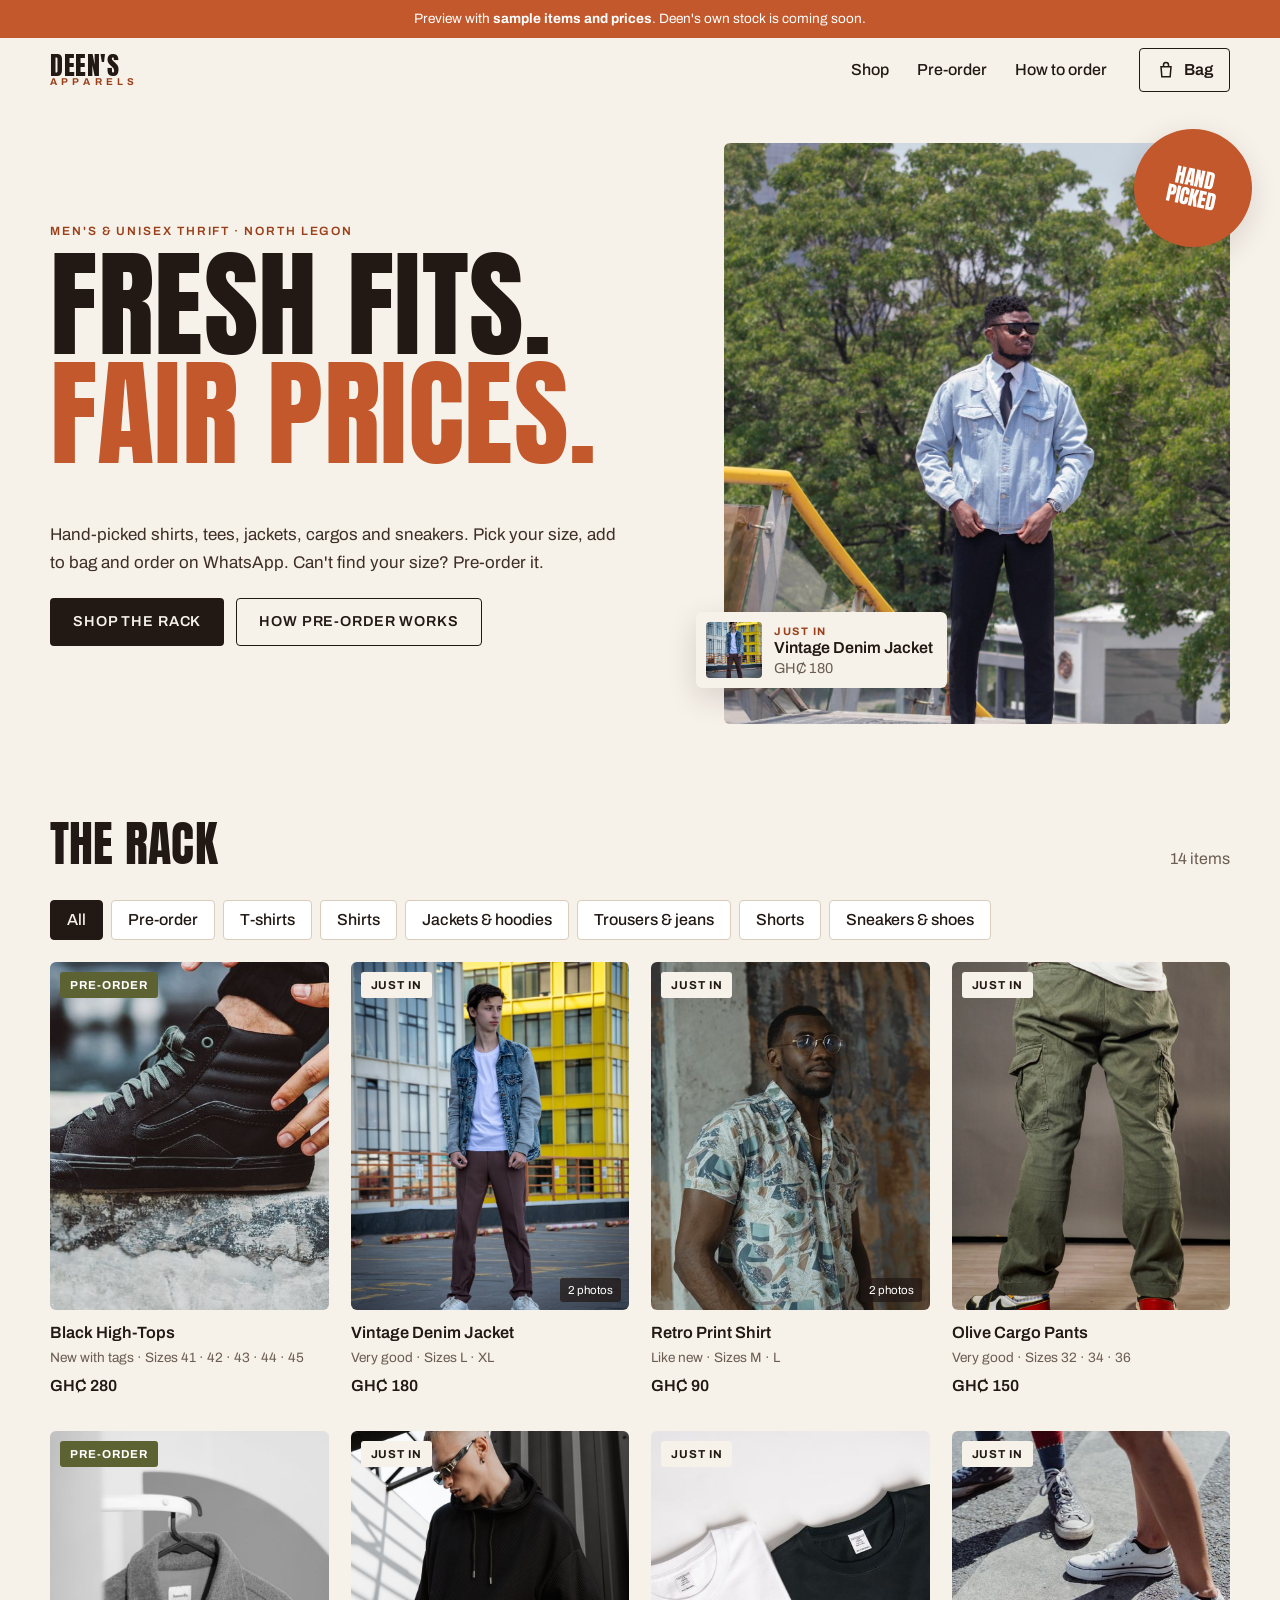
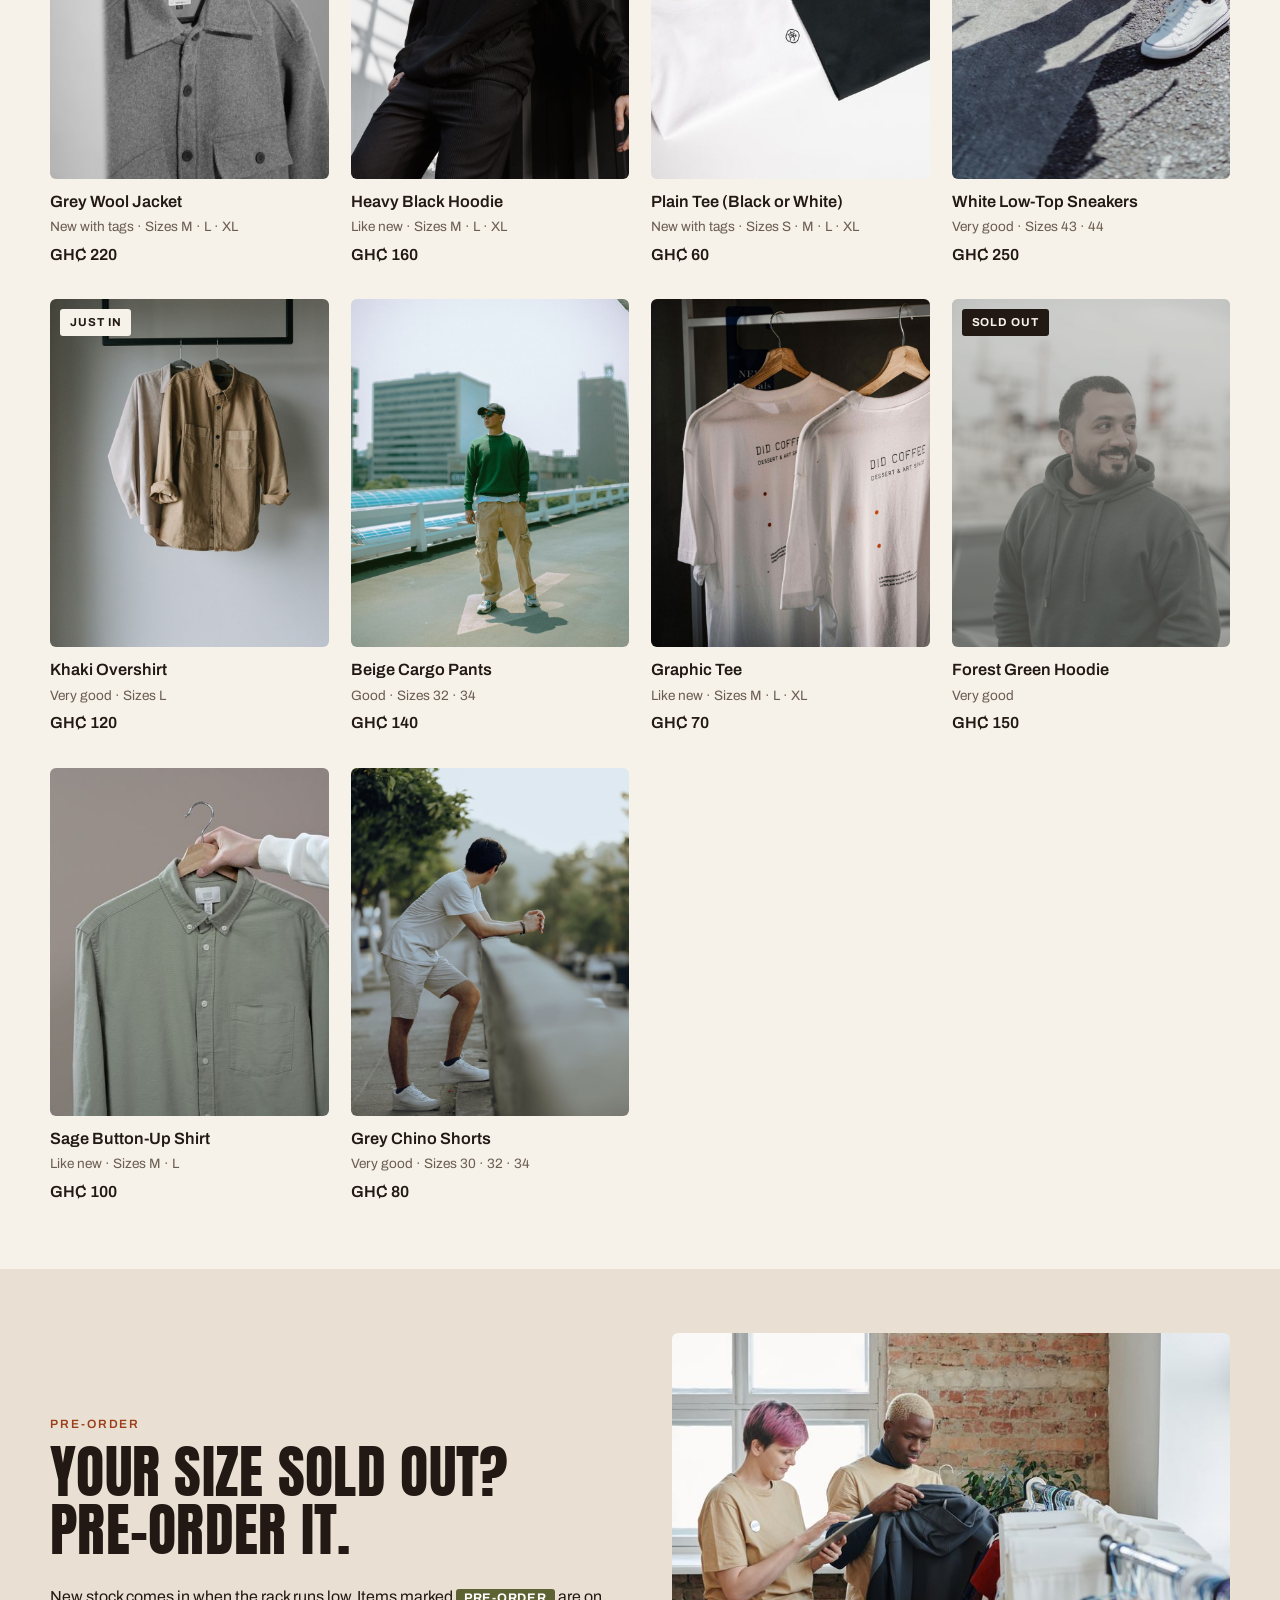
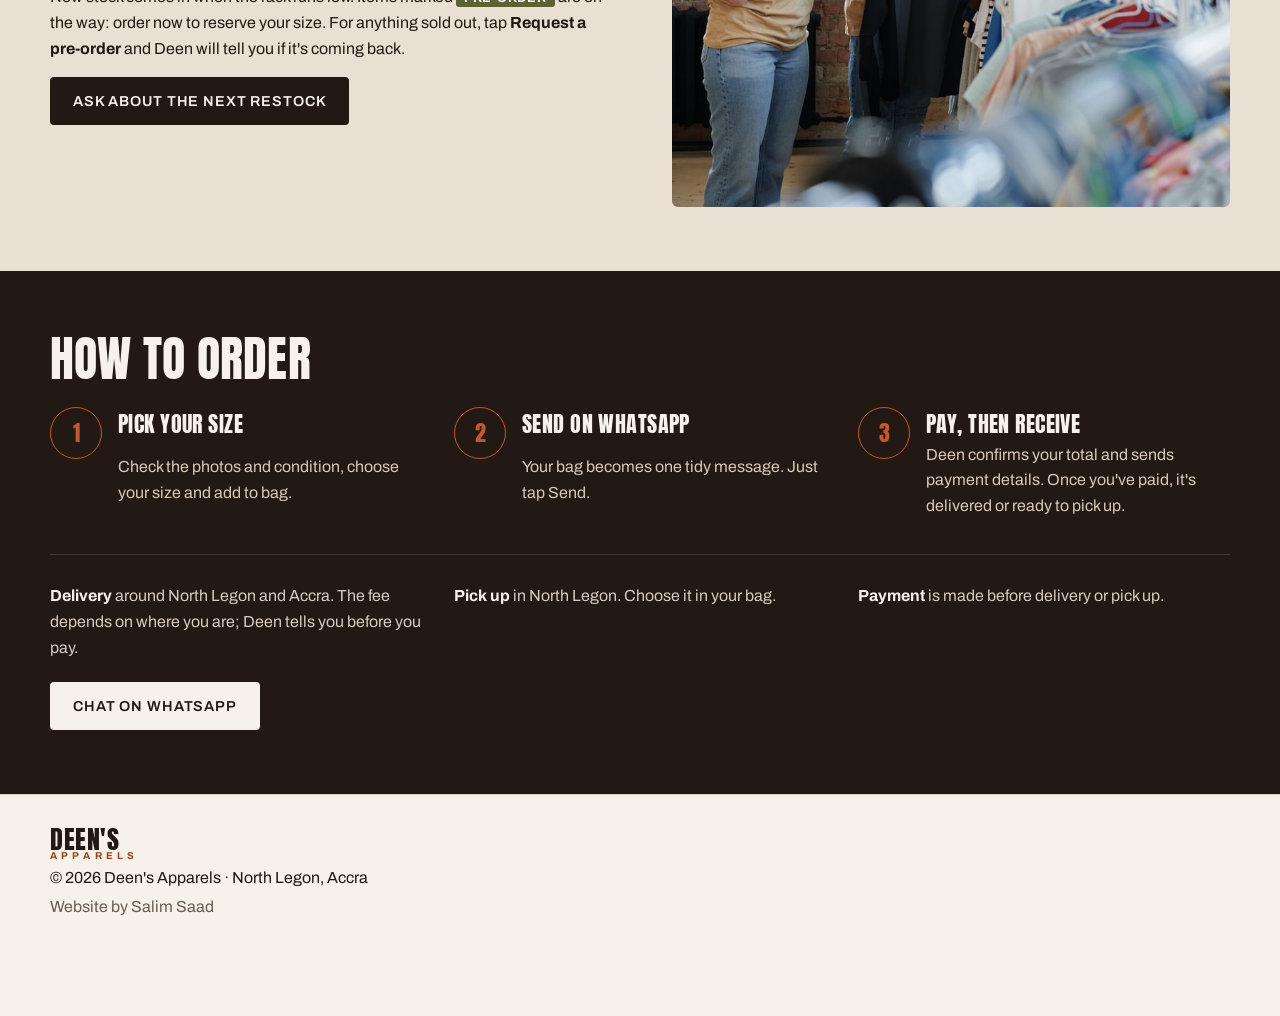
==== index.html @ 51d3c096 "Deen's Apparels shop preview: thrift items, sizes, pre-order, owner page Co-Authored-By: Claude Opus" ====
<!doctype html>
<html lang="en">
<head>
  <meta charset="utf-8">
  <meta name="viewport" content="width=device-width, initial-scale=1, viewport-fit=cover">
  <title>Deen's Apparels · Men's & unisex thrift, North Legon</title>
  <meta name="description" content="Hand-picked thrift for men and unisex: shirts, tees, jackets, cargos, sneakers. Order or pre-order on WhatsApp. North Legon, Accra.">
  <meta name="theme-color" content="#221814">
  <link rel="icon" href="images/icon.svg" type="image/svg+xml">
  <meta property="og:title" content="Deen's Apparels · Thrift for men & unisex">
  <meta property="og:description" content="Hand-picked shirts, tees, jackets, cargos and sneakers. Order or pre-order on WhatsApp.">
  <meta property="og:type" content="website">
  <meta property="og:image" content="images/hero.jpg">
  <link rel="preconnect" href="https://fonts.googleapis.com">
  <link rel="preconnect" href="https://fonts.gstatic.com" crossorigin>
  <link href="https://fonts.googleapis.com/css2?family=Anton&family=Archivo:wght@400;500;600;700&display=swap" rel="stylesheet">
  <link rel="stylesheet" href="css/style.css">
  <script type="module" src="js/shop.js"></script>
</head>
<body>
  <a class="skip" href="#shop">Skip to the shop</a>

  <p class="preview-strip" id="previewStrip" hidden>Preview with <b>sample items and prices</b>. Deen's own stock is coming soon.</p>

  <header class="header" id="header">
    <div class="wrap header-in">
      <a class="brand" href="#top" aria-label="Deen's Apparels home"><span>Deen's</span><small>Apparels</small></a>
      <nav class="nav" aria-label="Main">
        <a href="#shop">Shop</a>
        <a href="#preorder">Pre-order</a>
        <a href="#how">How to order</a>
      </nav>
      <button class="bag-btn" id="bagBtn" type="button" aria-label="Open your bag, 0 items">
        <svg viewBox="0 0 24 24" aria-hidden="true"><path d="M6 8h12l-1 12H7L6 8Z"/><path d="M9 8V6a3 3 0 0 1 6 0v2"/></svg>
        <span>Bag</span>
        <span class="bag-count" id="bagCount" hidden>0</span>
      </button>
    </div>
  </header>

  <main id="top">
    <section class="hero">
      <div class="wrap hero-in">
        <div class="hero-text">
          <p class="eyebrow">Men's &amp; unisex thrift · North Legon</p>
          <h1>Fresh fits.<br><span class="rust">Fair prices.</span></h1>
          <p class="lede">Hand-picked shirts, tees, jackets, cargos and sneakers. Pick your size, add to bag and order on WhatsApp. Can't find your size? Pre-order it.</p>
          <div class="hero-cta">
            <a class="btn btn-dark" href="#shop">Shop the rack</a>
            <a class="btn btn-line" href="#preorder">How pre-order works</a>
          </div>
        </div>
        <div class="hero-art">
          <img class="fade-img" src="images/hero.jpg" alt="Man in a light denim jacket and dark trousers standing outdoors" width="1200" height="1800" fetchpriority="high">
          <span class="sticker" aria-hidden="true">Hand<br>picked</span>
          <button class="pick" id="pick" type="button" hidden>
            <img id="pickImg" src="" alt="">
            <span><small>Just in</small><b id="pickName"></b><i id="pickPrice"></i></span>
          </button>
        </div>
      </div>
    </section>

    <section class="shop" id="shop" aria-labelledby="shopTitle">
      <div class="wrap">
        <div class="section-head">
          <h2 id="shopTitle">The rack</h2>
          <p id="shopCount" class="muted"></p>
        </div>
        <div class="chips" id="chips" role="tablist" aria-label="Categories"></div>
        <div class="grid" id="grid" aria-live="polite">
          <p class="loading">Loading items…</p>
        </div>
        <p class="load-err" id="loadErr" hidden>Couldn't load the items. Check your internet and <button type="button" id="retry">try again</button>.</p>
      </div>
    </section>

    <section class="preorder" id="preorder" aria-labelledby="preTitle">
      <div class="wrap pre-in">
        <div>
          <p class="eyebrow">Pre-order</p>
          <h2 id="preTitle">Your size sold out? Pre-order it.</h2>
          <p>New stock comes in when the rack runs low. Items marked <b class="tag-inline">Pre-order</b> are on the way: order now to reserve your size. For anything sold out, tap <b>Request a pre-order</b> and Deen will tell you if it's coming back.</p>
          <a class="btn btn-light" id="preWa" href="#" target="_blank" rel="noopener">Ask about the next restock</a>
        </div>
        <img class="fade-img" src="images/about.jpg" alt="Two people looking through clothes on a rail in a shop" width="1000" height="667" loading="lazy">
      </div>
    </section>

    <section class="how" id="how" aria-labelledby="howTitle">
      <div class="wrap">
        <h2 id="howTitle">How to order</h2>
        <ol class="steps">
          <li><b>Pick your size</b><span>Check the photos and condition, choose your size and add to bag.</span></li>
          <li><b>Send on WhatsApp</b><span>Your bag becomes one tidy message. Just tap Send.</span></li>
          <li><b>Pay, then receive</b><span>Deen confirms your total and sends payment details. Once you've paid, it's delivered or ready to pick up.</span></li>
        </ol>
        <div class="facts">
          <p><b>Delivery</b> around North Legon and Accra. The fee depends on where you are; Deen tells you before you pay.</p>
          <p><b>Pick up</b> in North Legon. Choose it in your bag.</p>
          <p><b>Payment</b> is made before delivery or pick up.</p>
        </div>
        <div class="hero-cta">
          <a class="btn btn-light" id="askWa" href="#" target="_blank" rel="noopener">Chat on WhatsApp</a>
          <a class="btn btn-ghost" id="tiktok" href="#" target="_blank" rel="noopener" hidden>TikTok</a>
          <a class="btn btn-ghost" id="instagram" href="#" target="_blank" rel="noopener" hidden>Instagram</a>
        </div>
      </div>
    </section>
  </main>

  <footer class="footer">
    <div class="wrap footer-in">
      <p class="brand"><span>Deen's</span><small>Apparels</small></p>
      <p>© <span id="year"></span> Deen's Apparels · North Legon, Accra</p>
      <p class="muted">Website by Salim Saad</p>
    </div>
  </footer>

  <button class="float-bag" id="floatBag" type="button" hidden>View bag · <span id="floatTotal"></span></button>

  <!-- Item sheet -->
  <dialog class="sheet" id="productSheet" aria-labelledby="pName">
    <form method="dialog" class="sheet-in" id="productForm">
      <button class="x" value="close" aria-label="Close" formnovalidate>×</button>
      <div class="p-photo">
        <img id="pImg" src="" alt="">
        <div class="thumbs" id="pThumbs"></div>
      </div>
      <div class="p-body">
        <p class="eyebrow" id="pCat"></p>
        <h3 id="pName"></h3>
        <p class="p-meta"><span class="cond" id="pCond"></span><span class="pre-badge" id="pPre" hidden>Pre-order</span></p>
        <p class="p-desc" id="pDesc"></p>
        <fieldset class="opt" id="pSizes"><legend>Size</legend><div class="pills" id="pSizeList"></div></fieldset>
        <fieldset class="opt" id="pChoices"><legend id="pChoiceTitle">Colour</legend><div class="pills" id="pChoiceList"></div></fieldset>
        <div class="p-buy" id="pBuy">
          <div class="qty" aria-label="Quantity">
            <button type="button" data-q="-1" aria-label="One less">−</button>
            <output id="pQty">1</output>
            <button type="button" data-q="1" aria-label="One more">+</button>
          </div>
          <button class="btn btn-dark grow" type="button" id="pAdd"><span id="pAddLabel">Add to bag</span> · <span id="pTotal"></span></button>
        </div>
        <p class="pre-note muted small" id="pPreNote" hidden>Pre-order: pay to reserve your size. Deen tells you when it arrives.</p>
        <div class="p-sold" id="pSold" hidden>
          <p><b>Sold out.</b> Want this in your size? Ask Deen to bring it in.</p>
          <a class="btn btn-dark" id="pAskWa" href="#" target="_blank" rel="noopener">Request a pre-order</a>
        </div>
      </div>
    </form>
  </dialog>

  <!-- Bag -->
  <dialog class="drawer" id="bag" aria-labelledby="bagTitle">
    <div class="drawer-in">
      <div class="drawer-head">
        <h3 id="bagTitle">Your bag</h3>
        <button class="x" type="button" id="bagClose" aria-label="Close bag">×</button>
      </div>
      <div class="bag-empty" id="bagEmpty">
        <p>Your bag is empty.</p>
        <button class="btn btn-line" type="button" id="bagShop">Start shopping</button>
      </div>
      <ul class="bag-list" id="bagList"></ul>
      <form class="checkout" id="checkout" novalidate>
        <div class="sum"><span>Items</span><b id="bagTotal"></b></div>
        <p class="muted small">Deen confirms the delivery fee on WhatsApp. Payment is made before delivery or pick up.</p>
        <fieldset class="seg">
          <legend>How do you want it?</legend>
          <label><input type="radio" name="how" value="Delivery" checked> Delivery</label>
          <label><input type="radio" name="how" value="Pick up"> Pick up</label>
        </fieldset>
        <label class="field">Your name<input id="cName" name="cName" autocomplete="name" maxlength="60"></label>
        <label class="field" id="areaField">Delivery area and landmark<input id="cArea" name="cArea" maxlength="120" placeholder="e.g. Haatso, near the Total station"></label>
        <label class="field">Note (optional)<textarea id="cNote" name="cNote" rows="2" maxlength="300"></textarea></label>
        <p class="err" id="cErr" role="alert"></p>
        <button class="btn btn-wa" type="submit">
          <svg viewBox="0 0 24 24" aria-hidden="true"><path d="M12 2a10 10 0 0 0-8.6 15.1L2 22l5-1.3A10 10 0 1 0 12 2Zm5.3 14.1c-.2.6-1.3 1.2-1.8 1.2-.5.1-1 .2-3.3-.7-2.8-1.1-4.5-4-4.7-4.2-.1-.2-1.1-1.5-1.1-2.9s.7-2 1-2.3c.2-.3.5-.3.7-.3h.5c.2 0 .4 0 .6.5l.8 2c.1.2.1.4 0 .5l-.4.6-.3.4c-.1.1-.3.3-.1.6.2.3.8 1.4 1.8 2.2 1.2 1.1 2.2 1.4 2.5 1.6.3.1.5.1.7-.1l.9-1.1c.2-.3.4-.2.7-.1l2 .9c.3.1.5.2.5.3.1.2.1.7-.1 1.3Z"/></svg>
          Send order on WhatsApp
        </button>
      </form>
      <div class="sent" id="sent" hidden>
        <p><b>WhatsApp has opened with your order.</b> Tap Send there, and Deen will reply to confirm.</p>
        <div class="sent-actions">
          <button class="btn btn-dark" type="button" id="clearBag">Done, empty my bag</button>
          <button class="btn btn-line" type="button" id="keepBag">Keep my bag</button>
        </div>
      </div>
    </div>
  </dialog>

  <div class="toast" id="toast" role="status" aria-live="polite"></div>
</body>
</html>
---- css/style.css ----
/* Deen's Apparels · espresso + rust. Anton (display) + Archivo (text). */
:root {
  --cocoa: #221814;      /* espresso: main ink */
  --cocoa-2: #3d2e26;
  --honey: #c2582b;      /* rust: accent */
  --honey-deep: #9a3f19; /* rust for text on cream */
  --cream: #f6f1e9;
  --sand: #e9e0d3;
  --blush: #e2cdb8;
  --olive: #5d6233;
  --line: #dacdbd;
  --muted: #6b5d52;
  --wa: #1f8a4c;
  --r: 6px;
  --shadow: 0 10px 30px rgba(34, 24, 20, .14);
  --serif: "Anton", Impact, "Arial Narrow", sans-serif;
  --sans: "Archivo", system-ui, -apple-system, "Segoe UI", sans-serif;
}
*, *::before, *::after { box-sizing: border-box; }
html { scroll-behavior: smooth; scroll-padding-top: 76px; -webkit-text-size-adjust: 100%; }
body { margin: 0; background: var(--cream); color: var(--cocoa); font: 16px/1.6 var(--sans); overflow-x: hidden; }
img { max-width: 100%; height: auto; display: block; }
button, input, select, textarea { font: inherit; color: inherit; }
::selection { background: var(--honey); color: #fff; }
:focus-visible { outline: 3px solid var(--honey); outline-offset: 2px; }
.wrap { width: min(1180px, 100% - 32px); margin-inline: auto; }
.muted { color: var(--muted); }
.small { font-size: .875rem; }
.skip { position: absolute; left: -999px; top: 8px; background: var(--cocoa); color: #fff; padding: 10px 14px; border-radius: 10px; z-index: 100; }
.skip:focus { left: 8px; }
h1, h2, h3 { font-family: var(--serif); font-weight: 400; line-height: 1; margin: 0 0 .45em; letter-spacing: .005em; text-transform: uppercase; }
.rust { color: var(--honey); }
.eyebrow { text-transform: uppercase; letter-spacing: .16em; font-size: .75rem; font-weight: 600; color: var(--honey-deep); margin: 0 0 .8em; }

/* fade-in photos */
.fade-img { opacity: 0; transition: opacity .5s ease; }
.fade-img.loaded { opacity: 1; }

/* buttons */
.btn { display: inline-flex; align-items: center; justify-content: center; gap: 8px; min-height: 48px; padding: 0 22px; border-radius: 4px; text-transform: uppercase; letter-spacing: .06em; font-size: .9rem; border: 1.5px solid transparent; font-weight: 600; text-decoration: none; cursor: pointer; transition: transform .15s ease, background .2s ease; }
.btn:active { transform: scale(.97); }
.btn-dark { background: var(--cocoa); color: var(--cream); }
.btn-dark:hover { background: var(--cocoa-2); }
.btn-line { border-color: var(--cocoa); color: var(--cocoa); background: transparent; }
.btn-line:hover { background: var(--sand); }
.btn-wa { background: var(--wa); color: #fff; width: 100%; }
.btn-wa svg { width: 22px; height: 22px; fill: currentColor; }
.grow { flex: 1; }

/* preview strip */
.preview-strip { margin: 0; background: var(--honey); color: #fff; text-align: center; font-size: .85rem; padding: 8px 16px; }

/* header (solid, no blur) */
.header { position: sticky; top: 0; z-index: 30; background: var(--cream); border-bottom: 1px solid transparent; transition: border-color .2s, box-shadow .2s; }
.header.scrolled { border-color: var(--line); box-shadow: 0 2px 14px rgba(34, 24, 20, .06); }
.header-in { display: flex; align-items: center; gap: 24px; min-height: 64px; }
.brand { display: inline-grid; line-height: .95; text-decoration: none; color: var(--cocoa); margin: 0; white-space: nowrap; }
.brand span { font-family: var(--serif); font-size: 1.6rem; text-transform: uppercase; letter-spacing: .02em; }
.brand small { font-size: .62rem; font-weight: 700; letter-spacing: .42em; text-transform: uppercase; color: var(--honey-deep); }
.nav { display: none; gap: 28px; margin-left: auto; }
.nav a { color: var(--cocoa); text-decoration: none; font-weight: 500; }
.nav a:hover { color: var(--honey-deep); }
.bag-btn { margin-left: auto; display: inline-flex; align-items: center; gap: 8px; min-height: 44px; padding: 0 16px; border-radius: 4px; border: 1.5px solid var(--cocoa); background: transparent; cursor: pointer; font-weight: 600; }
.bag-btn svg { width: 20px; height: 20px; fill: none; stroke: currentColor; stroke-width: 1.8; }
.bag-count { background: var(--honey); color: #fff; border-radius: 999px; min-width: 22px; height: 22px; display: grid; place-items: center; font-size: .8rem; padding: 0 6px; }
@media (min-width: 820px) { .nav { display: flex; } .bag-btn { margin-left: 8px; } }

/* hero */
.hero { padding: 24px 0 48px; }
.hero-in { display: grid; gap: 28px; align-items: center; }
.hero h1 { font-size: clamp(3.4rem, 17vw, 7.4rem); line-height: .92; }
.lede { font-size: 1.06rem; max-width: 34em; color: var(--cocoa-2); }
.hero-cta { display: flex; flex-wrap: wrap; gap: 12px; margin-top: 22px; }
.hero-art { position: relative; }
.hero-art > img { width: 100%; aspect-ratio: 4 / 4.6; max-height: 72vh; object-fit: cover; object-position: 50% 30%; border-radius: var(--r); background: var(--sand); }
.sticker { position: absolute; right: -6px; top: -14px; width: 96px; height: 96px; border-radius: 50%; background: var(--honey); color: #fff; display: grid; place-items: center; text-align: center; font-family: var(--serif); text-transform: uppercase; font-size: 1.05rem; line-height: 1; transform: rotate(12deg); box-shadow: var(--shadow); }
.pick { position: absolute; left: 12px; bottom: 12px; right: 12px; max-width: 320px; display: flex; gap: 12px; align-items: center; text-align: left; padding: 10px 14px 10px 10px; border: 0; border-radius: var(--r); background: var(--cream); box-shadow: var(--shadow); cursor: pointer; animation: rise .7s .3s both cubic-bezier(.2, .8, .2, 1); }
.pick img { width: 56px; height: 56px; border-radius: 4px; object-fit: cover; }
.pick span { display: grid; line-height: 1.3; }
.pick small { text-transform: uppercase; letter-spacing: .14em; font-size: .68rem; color: var(--honey-deep); font-weight: 700; }
.pick b { font-weight: 600; }
.pick i { font-style: normal; color: var(--muted); font-size: .9rem; }
.pick i small { color: var(--muted); letter-spacing: 0; text-transform: none; font-weight: 400; font-size: .9rem; }
@keyframes rise { from { opacity: 0; transform: translateY(14px); } }
@media (min-width: 820px) {
  .hero { padding: 40px 0 72px; }
  .hero-in { grid-template-columns: 1.1fr .9fr; gap: 56px; }
  .hero-art > img { max-height: 640px; }
  .pick { left: -28px; bottom: 36px; right: auto; }
  .sticker { width: 118px; height: 118px; font-size: 1.25rem; right: -22px; }
}

/* shop */
.shop { padding: 24px 0 64px; }
.section-head { display: flex; align-items: baseline; justify-content: space-between; gap: 12px; }
.section-head h2, .how h2 { font-size: clamp(2rem, 7vw, 3rem); }
.chips { position: sticky; top: 64px; z-index: 10; background: var(--cream); display: flex; gap: 8px; overflow-x: auto; padding: 10px 16px 14px; margin: 0 -16px 8px; scrollbar-width: none; }
.chips::-webkit-scrollbar { display: none; }
.chip { flex: none; min-height: 40px; padding: 0 16px; border-radius: 4px; border: 1.5px solid var(--line); background: #fff; cursor: pointer; font-weight: 500; white-space: nowrap; }
.chip[aria-selected="true"] { background: var(--cocoa); border-color: var(--cocoa); color: var(--cream); }
.grid { display: grid; grid-template-columns: repeat(2, 1fr); gap: 22px 14px; }
@media (min-width: 700px) { .grid { grid-template-columns: repeat(3, 1fr); gap: 32px 22px; } }
@media (min-width: 1040px) { .grid { grid-template-columns: repeat(4, 1fr); } }
.loading { grid-column: 1 / -1; color: var(--muted); padding: 40px 0; text-align: center; }
.load-err { text-align: center; color: var(--muted); }
.load-err button { background: none; border: 0; color: var(--honey-deep); text-decoration: underline; cursor: pointer; padding: 0; }
.card-btn { display: grid; gap: 4px; width: 100%; padding: 0; border: 0; background: none; text-align: left; cursor: pointer; }
.card-img { position: relative; display: block; border-radius: var(--r); overflow: hidden; background: var(--sand); aspect-ratio: 4 / 5; margin-bottom: 8px; }
.card-img img { width: 100%; height: 100%; object-fit: cover; transition: opacity .5s ease, transform .5s cubic-bezier(.2, .8, .2, 1); }
@media (hover: hover) { .card-btn:hover .card-img img { transform: scale(1.04); } }
.is-sold .card-img img { filter: grayscale(.6); opacity: .7; }
.tag { position: absolute; left: 10px; top: 10px; background: var(--cream); color: var(--cocoa); font-size: .72rem; font-weight: 700; letter-spacing: .08em; text-transform: uppercase; padding: 4px 10px; border-radius: 3px; }
.tag-sold { background: var(--cocoa); color: var(--cream); }
.tag-pre { background: var(--olive); color: #fff; }
.count { position: absolute; right: 8px; bottom: 8px; background: rgba(34, 24, 20, .7); color: #fff; font-size: .72rem; padding: 3px 8px; border-radius: 3px; }
.card-cat { font-size: .72rem; text-transform: uppercase; letter-spacing: .12em; color: var(--honey-deep); font-weight: 600; }
.card-name { font-weight: 600; font-size: 1.02rem; line-height: 1.3; }
.card-meta { font-size: .85rem; color: var(--muted); }
.card-price { font-weight: 600; }
.card-price small { font-weight: 400; color: var(--muted); }

/* how */
.how { background: var(--cocoa); color: var(--cream); padding: 64px 0; }
.steps { list-style: none; counter-reset: s; margin: 24px 0 0; padding: 0; display: grid; gap: 26px; }
.steps li { counter-increment: s; display: grid; grid-template-columns: 52px 1fr; column-gap: 16px; }
.steps li::before { content: counter(s); grid-row: span 2; width: 52px; height: 52px; border-radius: 50%; border: 1.5px solid var(--honey); color: var(--honey); display: grid; place-items: center; font-family: var(--serif); font-size: 1.4rem; }
.steps b { font-family: var(--serif); font-weight: 400; font-size: 1.35rem; text-transform: uppercase; letter-spacing: .02em; }
.steps span { color: #d9c8b8; }
@media (min-width: 820px) { .steps { grid-template-columns: repeat(3, 1fr); gap: 32px; } }

/* delivery */
.delivery { padding: 64px 0; }
.delivery-in { display: grid; gap: 28px; align-items: center; }
.delivery-in img { width: 100%; max-height: 520px; aspect-ratio: 4 / 5; object-fit: cover; border-radius: var(--r); background: var(--sand); }
.delivery h2 { font-size: clamp(1.9rem, 6vw, 2.8rem); }
@media (min-width: 820px) { .delivery-in { grid-template-columns: .8fr 1fr; gap: 64px; } }

/* footer */
.footer { border-top: 1px solid var(--line); padding: 32px 0 calc(96px + env(safe-area-inset-bottom)); }
.footer-in { display: grid; gap: 4px; }
.footer p { margin: 0; }

/* floating bag (phones) */
.float-bag { position: fixed; left: 16px; right: 16px; bottom: calc(16px + env(safe-area-inset-bottom)); z-index: 25; min-height: 54px; border: 0; border-radius: 999px; background: var(--cocoa); color: var(--cream); font-weight: 600; box-shadow: var(--shadow); cursor: pointer; animation: rise .35s both; }
@media (min-width: 820px) { .float-bag { left: auto; right: 24px; bottom: 24px; padding: 0 28px; } }

/* dialogs */
dialog { border: 0; padding: 0; color: var(--cocoa); background: var(--cream); }
dialog::backdrop { background: rgba(34, 24, 20, .45); }
.x { position: absolute; right: 12px; top: 12px; z-index: 2; width: 44px; height: 44px; border-radius: 50%; border: 0; background: var(--cream); font-size: 1.6rem; line-height: 1; cursor: pointer; box-shadow: 0 2px 10px rgba(0, 0, 0, .12); }
html:has(dialog[open]) { overflow: hidden; }

/* product sheet: bottom sheet on phones, centred card on desktop */
.sheet { width: 100%; max-width: 100%; max-height: 92dvh; margin: auto 0 0; border-radius: 22px 22px 0 0; }
.sheet[open] { animation: sheetUp .32s cubic-bezier(.2, .8, .2, 1); }
@keyframes sheetUp { from { transform: translateY(40px); opacity: 0; } }
.sheet-in { position: relative; max-height: 92dvh; overflow-y: auto; }
.p-photo img { width: 100%; aspect-ratio: 1 / 1; max-height: 46dvh; object-fit: cover; background: var(--sand); }
.p-body { padding: 20px 20px calc(24px + env(safe-area-inset-bottom)); }
.p-body h3 { font-size: 2.2rem; margin-bottom: .2em; }
.p-desc { color: var(--cocoa-2); margin: 0 0 16px; }
.opt { border: 0; padding: 0; margin: 0 0 16px; }
.opt legend { font-weight: 600; margin-bottom: 8px; }
.pills { display: flex; flex-wrap: wrap; gap: 8px; }
.pill input { position: absolute; opacity: 0; pointer-events: none; }
.pill span { display: inline-flex; align-items: center; gap: 6px; min-height: 44px; padding: 0 16px; border-radius: 12px; border: 1.5px solid var(--line); background: #fff; cursor: pointer; }
.pill small { color: var(--muted); }
.pill input:checked + span { border-color: var(--cocoa); background: var(--sand); box-shadow: inset 0 0 0 1px var(--cocoa); }
.pill input:focus-visible + span { outline: 3px solid var(--honey); outline-offset: 2px; }
.p-buy { display: flex; gap: 12px; align-items: center; margin-top: 8px; }
.qty { display: inline-flex; align-items: center; border: 1.5px solid var(--line); border-radius: 999px; background: #fff; }
.qty button { width: 44px; height: 46px; border: 0; background: none; font-size: 1.2rem; cursor: pointer; }
.qty output { min-width: 22px; text-align: center; font-weight: 600; }
.p-sold p { margin: 0 0 12px; }
@media (min-width: 820px) {
  .sheet { width: min(880px, 100% - 48px); margin: auto; border-radius: 24px; }
  .sheet-in { display: grid; grid-template-columns: 1fr 1fr; }
  .p-photo img { height: 100%; max-height: none; aspect-ratio: auto; min-height: 460px; }
  .p-body { padding: 36px 32px; }
}

/* bag drawer: full height from the right */
.drawer { width: min(440px, 100%); max-width: 100%; height: 100dvh; max-height: 100dvh; margin: 0 0 0 auto; }
.drawer[open] { animation: slideIn .3s cubic-bezier(.2, .8, .2, 1); }
@keyframes slideIn { from { transform: translateX(40px); opacity: 0; } }
.drawer-in { height: 100%; overflow-y: auto; padding: 0 20px calc(28px + env(safe-area-inset-bottom)); }
.drawer-head { position: sticky; top: 0; z-index: 2; background: var(--cream); display: flex; align-items: center; justify-content: space-between; min-height: 68px; border-bottom: 1px solid var(--line); margin-bottom: 8px; }
.drawer-head h3 { font-size: 1.6rem; margin: 0; }
.drawer-head .x { position: static; box-shadow: none; background: var(--sand); }
.bag-empty { text-align: center; padding: 48px 0; color: var(--muted); }
.bag-list { list-style: none; margin: 0; padding: 0; }
.line { display: grid; grid-template-columns: 64px 1fr auto; gap: 12px; align-items: center; padding: 12px 0; border-bottom: 1px solid var(--line); }
.line img { width: 64px; height: 64px; object-fit: cover; border-radius: 12px; background: var(--sand); }
.line-info { display: grid; line-height: 1.35; min-width: 0; }
.line-info b { font-weight: 600; }
.line-info span { color: var(--muted); font-size: .9rem; }
.line-info .line-price { color: var(--cocoa); font-weight: 600; }
.small-qty button { width: 38px; height: 40px; font-size: 1rem; }
.checkout { padding-top: 16px; display: grid; gap: 14px; }
.sum { display: flex; justify-content: space-between; font-size: 1.15rem; }
.checkout .small { margin: -8px 0 0; }
.seg { border: 0; padding: 0; margin: 0; display: flex; flex-wrap: wrap; gap: 8px; }
.seg legend { font-weight: 600; margin-bottom: 8px; width: 100%; }
.seg label { flex: 1; display: flex; align-items: center; gap: 8px; min-height: 48px; padding: 0 14px; border: 1.5px solid var(--line); border-radius: 12px; background: #fff; cursor: pointer; }
.seg label:has(input:checked) { border-color: var(--cocoa); background: var(--sand); }
.seg input { accent-color: var(--cocoa); width: 18px; height: 18px; }
.field { display: grid; gap: 6px; font-weight: 600; }
.field input, .field textarea, .field select { font-weight: 400; font-size: 16px; min-height: 48px; padding: 10px 14px; border-radius: 12px; border: 1.5px solid var(--line); background: #fff; width: 100%; }
.field textarea { resize: vertical; }
.field input:focus, .field textarea:focus, .field select:focus { border-color: var(--cocoa); outline: none; }
.invalid { border-color: #b3261e !important; background: #fff6f5 !important; }
.err { color: #b3261e; margin: 0; min-height: 0; }
.err:empty { display: none; }
.sent { padding: 20px 0; }
.sent-actions { display: grid; gap: 10px; margin-top: 12px; }
[hidden] { display: none !important; }

/* toast */
.toast { position: fixed; left: 50%; bottom: calc(86px + env(safe-area-inset-bottom)); transform: translate(-50%, 20px); background: var(--cocoa); color: var(--cream); padding: 12px 18px; border-radius: 999px; opacity: 0; pointer-events: none; transition: opacity .25s, transform .25s; z-index: 60; max-width: calc(100% - 32px); text-align: center; font-size: .92rem; }
.toast.show { opacity: 1; transform: translate(-50%, 0); }

@media (prefers-reduced-motion: reduce) {
  *, *::before, *::after { animation: none !important; transition: none !important; scroll-behavior: auto !important; }
  .fade-img { opacity: 1; }
}

/* ---- Deen's extras ---- */
.preorder { padding: 64px 0; background: var(--sand); }
.pre-in { display: grid; gap: 28px; align-items: center; }
.pre-in h2 { font-size: clamp(2.2rem, 9vw, 3.6rem); }
.pre-in img { width: 100%; aspect-ratio: 4 / 3.4; object-fit: cover; border-radius: var(--r); background: var(--blush); }
.tag-inline { background: var(--olive); color: #fff; font-size: .78rem; letter-spacing: .06em; text-transform: uppercase; padding: 2px 8px; border-radius: 3px; white-space: nowrap; }
@media (min-width: 820px) { .pre-in { grid-template-columns: 1fr 1fr; gap: 64px; } }
.btn-light { background: var(--cream); color: var(--cocoa); }
.preorder .btn-light { background: var(--cocoa); color: var(--cream); }
.btn-ghost { border-color: var(--cream); color: var(--cream); background: transparent; }
.how h2 { color: var(--cream); }
.facts { display: grid; gap: 10px; margin: 36px 0 8px; padding-top: 28px; border-top: 1px solid rgba(255, 255, 255, .15); color: #d8cabd; }
.facts p { margin: 0; }
.facts b { color: var(--cream); }
@media (min-width: 820px) { .facts { grid-template-columns: repeat(3, 1fr); gap: 32px; } }
.thumbs { display: flex; gap: 8px; padding: 10px 20px 0; overflow-x: auto; }
.thumbs:empty { display: none; }
.thumbs button { flex: none; width: 64px; height: 64px; padding: 0; border: 2px solid transparent; border-radius: 4px; overflow: hidden; background: var(--sand); cursor: pointer; }
.thumbs button[aria-current="true"] { border-color: var(--cocoa); }
.thumbs img { width: 100%; height: 100%; object-fit: cover; }
.p-meta { display: flex; flex-wrap: wrap; gap: 8px; margin: 0 0 12px; }
.p-meta:has(.cond[hidden]):has(.pre-badge[hidden]) { display: none; }
.cond { font-size: .85rem; font-weight: 600; background: var(--sand); padding: 4px 10px; border-radius: 3px; }
.pre-badge { font-style: normal; font-size: .75rem; font-weight: 700; letter-spacing: .06em; text-transform: uppercase; background: var(--olive); color: #fff; padding: 3px 8px; border-radius: 3px; }
.pill.is-out span { color: var(--muted); background: var(--sand); text-decoration: line-through; cursor: not-allowed; border-style: dashed; }
.pill.is-out small { text-decoration: none; }
.pre-note { margin: 10px 0 0; }
.btn:disabled { opacity: .5; cursor: not-allowed; }
@media (min-width: 820px) {
  .p-photo { display: flex; flex-direction: column; }
  .p-photo > img { flex: 1; }
  .thumbs { padding: 10px 12px 12px; }
}

/* close button stays reachable while the sheet scrolls (phones) */
.sheet-in > .x { position: sticky; top: 12px; display: grid; place-items: center; margin: 12px 12px -56px auto; }
@media (min-width: 820px) { .sheet-in > .x { position: absolute; margin: 0; } }
#pAdd { white-space: nowrap; padding: 0 16px; }
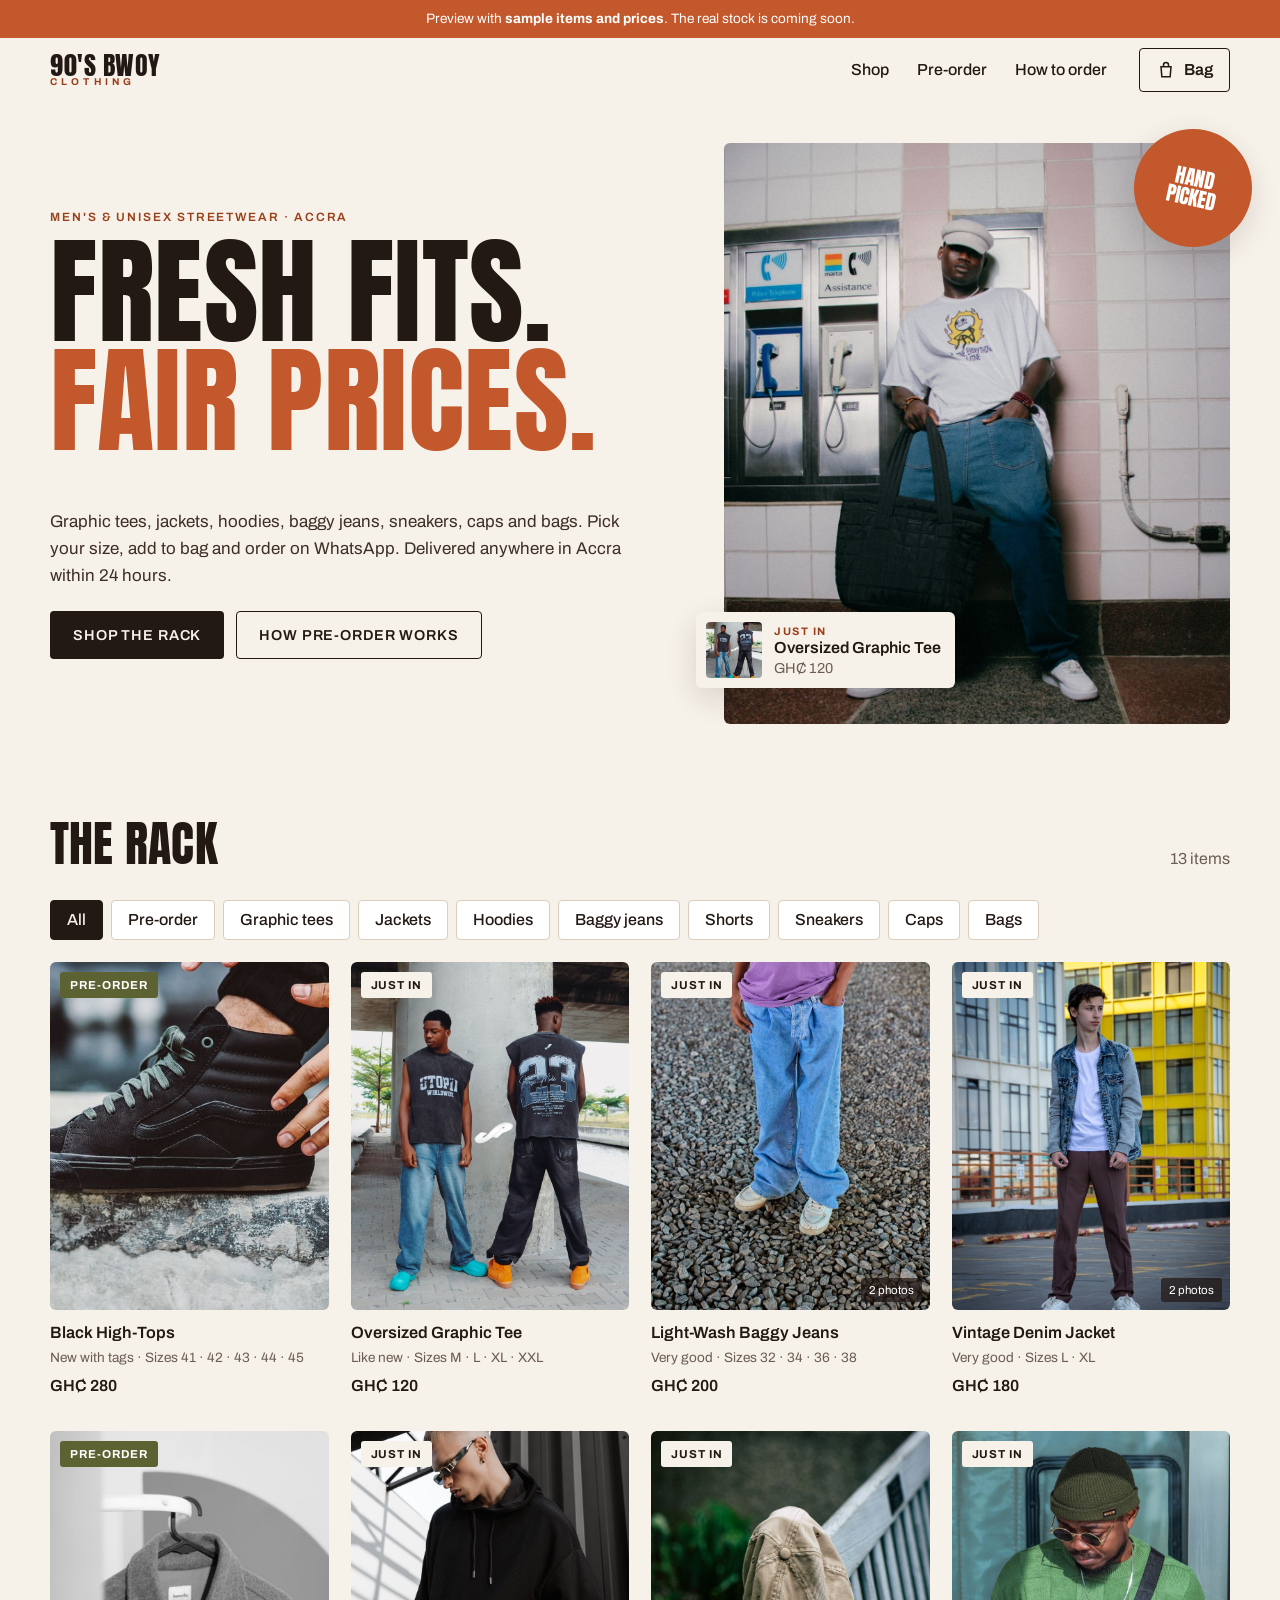
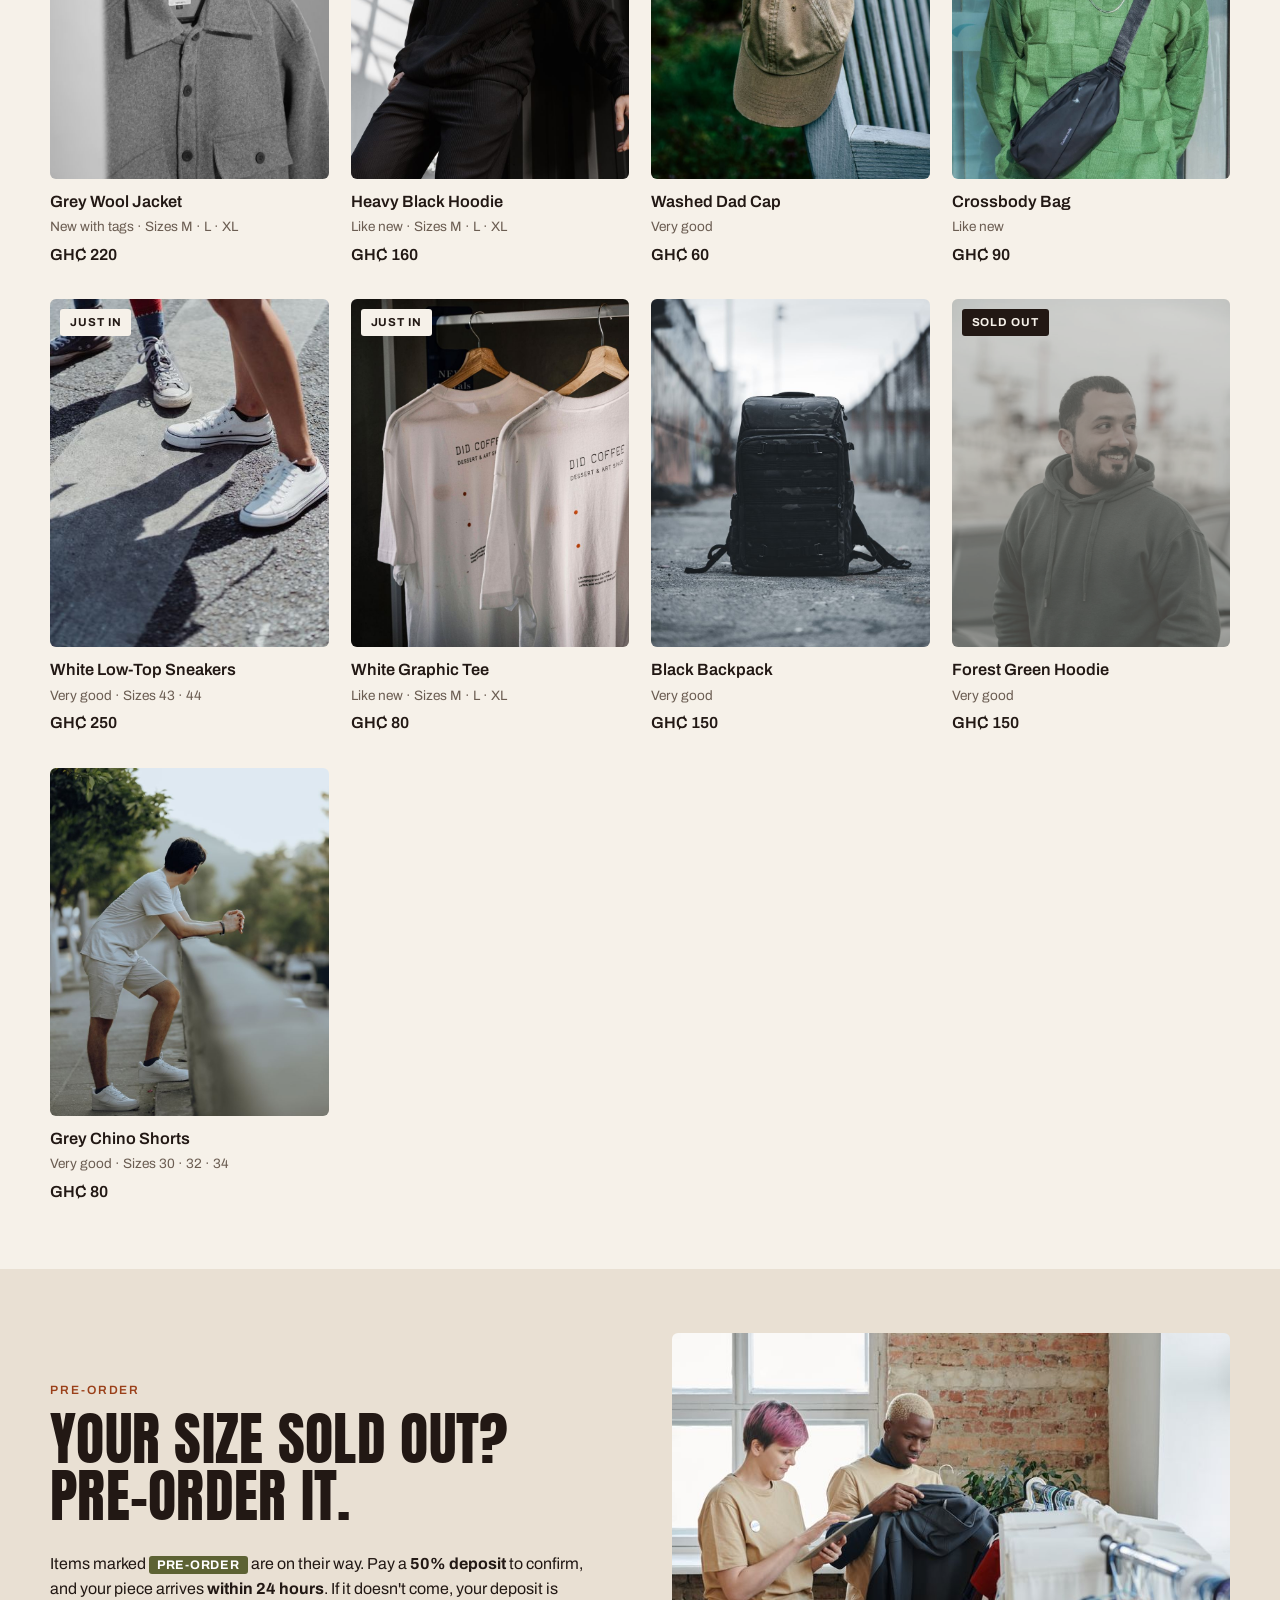
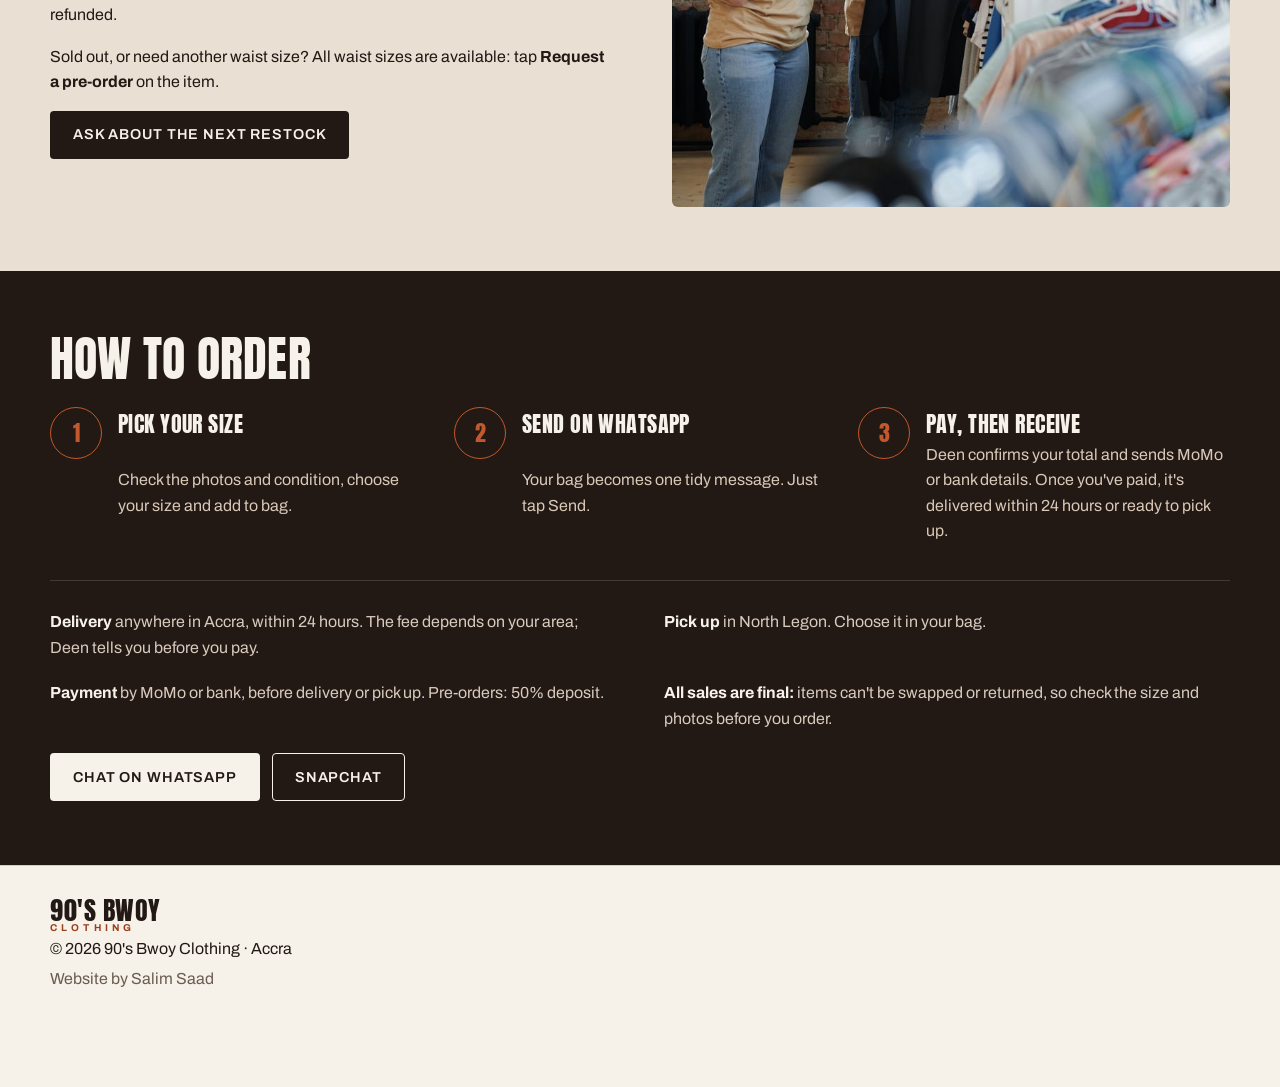
==== commit 7970ad35: "Rebrand to 90's Bwoy Clothing; Deen's categories, pre-order/returns/delivery rules, new samples Co-A" ====
--- a/index.html
+++ b/index.html
@@ -3,12 +3,12 @@
 <head>
   <meta charset="utf-8">
   <meta name="viewport" content="width=device-width, initial-scale=1, viewport-fit=cover">
-  <title>Deen's Apparels · Men's & unisex thrift, North Legon</title>
-  <meta name="description" content="Hand-picked thrift for men and unisex: shirts, tees, jackets, cargos, sneakers. Order or pre-order on WhatsApp. North Legon, Accra.">
+  <title>90's Bwoy Clothing · Men's & unisex streetwear, Accra</title>
+  <meta name="description" content="Hand-picked men's and unisex streetwear: graphic tees, jackets, hoodies, baggy jeans, sneakers, caps and bags. Order or pre-order on WhatsApp. Delivery anywhere in Accra.">
   <meta name="theme-color" content="#221814">
   <link rel="icon" href="images/icon.svg" type="image/svg+xml">
-  <meta property="og:title" content="Deen's Apparels · Thrift for men & unisex">
-  <meta property="og:description" content="Hand-picked shirts, tees, jackets, cargos and sneakers. Order or pre-order on WhatsApp.">
+  <meta property="og:title" content="90's Bwoy Clothing · Streetwear for men & unisex">
+  <meta property="og:description" content="Graphic tees, jackets, hoodies, baggy jeans, sneakers, caps and bags. Order or pre-order on WhatsApp.">
   <meta property="og:type" content="website">
   <meta property="og:image" content="images/hero.jpg">
   <link rel="preconnect" href="https://fonts.googleapis.com">
@@ -20,11 +20,11 @@
 <body>
   <a class="skip" href="#shop">Skip to the shop</a>
 
-  <p class="preview-strip" id="previewStrip" hidden>Preview with <b>sample items and prices</b>. Deen's own stock is coming soon.</p>
+  <p class="preview-strip" id="previewStrip" hidden>Preview with <b>sample items and prices</b>. The real stock is coming soon.</p>
 
   <header class="header" id="header">
     <div class="wrap header-in">
-      <a class="brand" href="#top" aria-label="Deen's Apparels home"><span>Deen's</span><small>Apparels</small></a>
+      <a class="brand" href="#top" aria-label="90's Bwoy Clothing home"><span>90's Bwoy</span><small>Clothing</small></a>
       <nav class="nav" aria-label="Main">
         <a href="#shop">Shop</a>
         <a href="#preorder">Pre-order</a>
@@ -42,16 +42,16 @@
     <section class="hero">
       <div class="wrap hero-in">
         <div class="hero-text">
-          <p class="eyebrow">Men's &amp; unisex thrift · North Legon</p>
+          <p class="eyebrow">Men's &amp; unisex streetwear · Accra</p>
           <h1>Fresh fits.<br><span class="rust">Fair prices.</span></h1>
-          <p class="lede">Hand-picked shirts, tees, jackets, cargos and sneakers. Pick your size, add to bag and order on WhatsApp. Can't find your size? Pre-order it.</p>
+          <p class="lede">Graphic tees, jackets, hoodies, baggy jeans, sneakers, caps and bags. Pick your size, add to bag and order on WhatsApp. Delivered anywhere in Accra within 24 hours.</p>
           <div class="hero-cta">
             <a class="btn btn-dark" href="#shop">Shop the rack</a>
             <a class="btn btn-line" href="#preorder">How pre-order works</a>
           </div>
         </div>
         <div class="hero-art">
-          <img class="fade-img" src="images/hero.jpg" alt="Man in a light denim jacket and dark trousers standing outdoors" width="1200" height="1800" fetchpriority="high">
+          <img class="fade-img" src="images/hero.jpg" alt="Man in an oversized graphic tee and baggy jeans by a phone booth" width="1100" height="1375" fetchpriority="high">
           <span class="sticker" aria-hidden="true">Hand<br>picked</span>
           <button class="pick" id="pick" type="button" hidden>
             <img id="pickImg" src="" alt="">
@@ -80,7 +80,8 @@
         <div>
           <p class="eyebrow">Pre-order</p>
           <h2 id="preTitle">Your size sold out? Pre-order it.</h2>
-          <p>New stock comes in when the rack runs low. Items marked <b class="tag-inline">Pre-order</b> are on the way: order now to reserve your size. For anything sold out, tap <b>Request a pre-order</b> and Deen will tell you if it's coming back.</p>
+          <p>Items marked <b class="tag-inline">Pre-order</b> are on their way. Pay a <b>50% deposit</b> to confirm, and your piece arrives <b>within 24 hours</b>. If it doesn't come, your deposit is refunded.</p>
+          <p>Sold out, or need another waist size? All waist sizes are available: tap <b>Request a pre-order</b> on the item.</p>
           <a class="btn btn-light" id="preWa" href="#" target="_blank" rel="noopener">Ask about the next restock</a>
         </div>
         <img class="fade-img" src="images/about.jpg" alt="Two people looking through clothes on a rail in a shop" width="1000" height="667" loading="lazy">
@@ -93,15 +94,17 @@
         <ol class="steps">
           <li><b>Pick your size</b><span>Check the photos and condition, choose your size and add to bag.</span></li>
           <li><b>Send on WhatsApp</b><span>Your bag becomes one tidy message. Just tap Send.</span></li>
-          <li><b>Pay, then receive</b><span>Deen confirms your total and sends payment details. Once you've paid, it's delivered or ready to pick up.</span></li>
+          <li><b>Pay, then receive</b><span>Deen confirms your total and sends MoMo or bank details. Once you've paid, it's delivered within 24 hours or ready to pick up.</span></li>
         </ol>
         <div class="facts">
-          <p><b>Delivery</b> around North Legon and Accra. The fee depends on where you are; Deen tells you before you pay.</p>
+          <p><b>Delivery</b> anywhere in Accra, within 24 hours. The fee depends on your area; Deen tells you before you pay.</p>
           <p><b>Pick up</b> in North Legon. Choose it in your bag.</p>
-          <p><b>Payment</b> is made before delivery or pick up.</p>
+          <p><b>Payment</b> by MoMo or bank, before delivery or pick up. Pre-orders: 50% deposit.</p>
+          <p><b>All sales are final:</b> items can't be swapped or returned, so check the size and photos before you order.</p>
         </div>
         <div class="hero-cta">
           <a class="btn btn-light" id="askWa" href="#" target="_blank" rel="noopener">Chat on WhatsApp</a>
+          <a class="btn btn-ghost" id="snapchat" href="#" target="_blank" rel="noopener" hidden>Snapchat</a>
           <a class="btn btn-ghost" id="tiktok" href="#" target="_blank" rel="noopener" hidden>TikTok</a>
           <a class="btn btn-ghost" id="instagram" href="#" target="_blank" rel="noopener" hidden>Instagram</a>
         </div>
@@ -111,8 +114,8 @@
 
   <footer class="footer">
     <div class="wrap footer-in">
-      <p class="brand"><span>Deen's</span><small>Apparels</small></p>
-      <p>© <span id="year"></span> Deen's Apparels · North Legon, Accra</p>
+      <p class="brand"><span>90's Bwoy</span><small>Clothing</small></p>
+      <p>© <span id="year"></span> 90's Bwoy Clothing · Accra</p>
       <p class="muted">Website by Salim Saad</p>
     </div>
   </footer>
@@ -142,9 +145,9 @@
           </div>
           <button class="btn btn-dark grow" type="button" id="pAdd"><span id="pAddLabel">Add to bag</span> · <span id="pTotal"></span></button>
         </div>
-        <p class="pre-note muted small" id="pPreNote" hidden>Pre-order: pay to reserve your size. Deen tells you when it arrives.</p>
+        <p class="pre-note muted small" id="pPreNote" hidden>Pre-order: pay a 50% deposit to confirm. It arrives within 24 hours, or your deposit is refunded.</p>
         <div class="p-sold" id="pSold" hidden>
-          <p><b>Sold out.</b> Want this in your size? Ask Deen to bring it in.</p>
+          <p><b>Sold out.</b> Want this in your size? Ask Deen to bring it in (50% deposit, within 24 hours).</p>
           <a class="btn btn-dark" id="pAskWa" href="#" target="_blank" rel="noopener">Request a pre-order</a>
         </div>
       </div>
@@ -165,14 +168,14 @@
       <ul class="bag-list" id="bagList"></ul>
       <form class="checkout" id="checkout" novalidate>
         <div class="sum"><span>Items</span><b id="bagTotal"></b></div>
-        <p class="muted small">Deen confirms the delivery fee on WhatsApp. Payment is made before delivery or pick up.</p>
+        <p class="muted small">Deen confirms the delivery fee on WhatsApp. Pay by MoMo or bank before delivery; pre-orders need a 50% deposit. All sales are final (no swaps or returns).</p>
         <fieldset class="seg">
           <legend>How do you want it?</legend>
           <label><input type="radio" name="how" value="Delivery" checked> Delivery</label>
           <label><input type="radio" name="how" value="Pick up"> Pick up</label>
         </fieldset>
         <label class="field">Your name<input id="cName" name="cName" autocomplete="name" maxlength="60"></label>
-        <label class="field" id="areaField">Delivery area and landmark<input id="cArea" name="cArea" maxlength="120" placeholder="e.g. Haatso, near the Total station"></label>
+        <label class="field" id="areaField">Delivery area and landmark<input id="cArea" name="cArea" maxlength="120" placeholder="e.g. Madina, near the Zongo junction"></label>
         <label class="field">Note (optional)<textarea id="cNote" name="cNote" rows="2" maxlength="300"></textarea></label>
         <p class="err" id="cErr" role="alert"></p>
         <button class="btn btn-wa" type="submit">
--- a/css/style.css
+++ b/css/style.css
@@ -1,4 +1,4 @@
-/* Deen's Apparels · espresso + rust. Anton (display) + Archivo (text). */
+/* 90's Bwoy Clothing (Deen) · espresso + rust. Anton (display) + Archivo (text). */
 :root {
   --cocoa: #221814;      /* espresso: main ink */
   --cocoa-2: #3d2e26;
@@ -238,7 +238,7 @@
 .facts { display: grid; gap: 10px; margin: 36px 0 8px; padding-top: 28px; border-top: 1px solid rgba(255, 255, 255, .15); color: #d8cabd; }
 .facts p { margin: 0; }
 .facts b { color: var(--cream); }
-@media (min-width: 820px) { .facts { grid-template-columns: repeat(3, 1fr); gap: 32px; } }
+@media (min-width: 820px) { .facts { grid-template-columns: repeat(2, 1fr); gap: 20px 48px; } }
 .thumbs { display: flex; gap: 8px; padding: 10px 20px 0; overflow-x: auto; }
 .thumbs:empty { display: none; }
 .thumbs button { flex: none; width: 64px; height: 64px; padding: 0; border: 2px solid transparent; border-radius: 4px; overflow: hidden; background: var(--sand); cursor: pointer; }
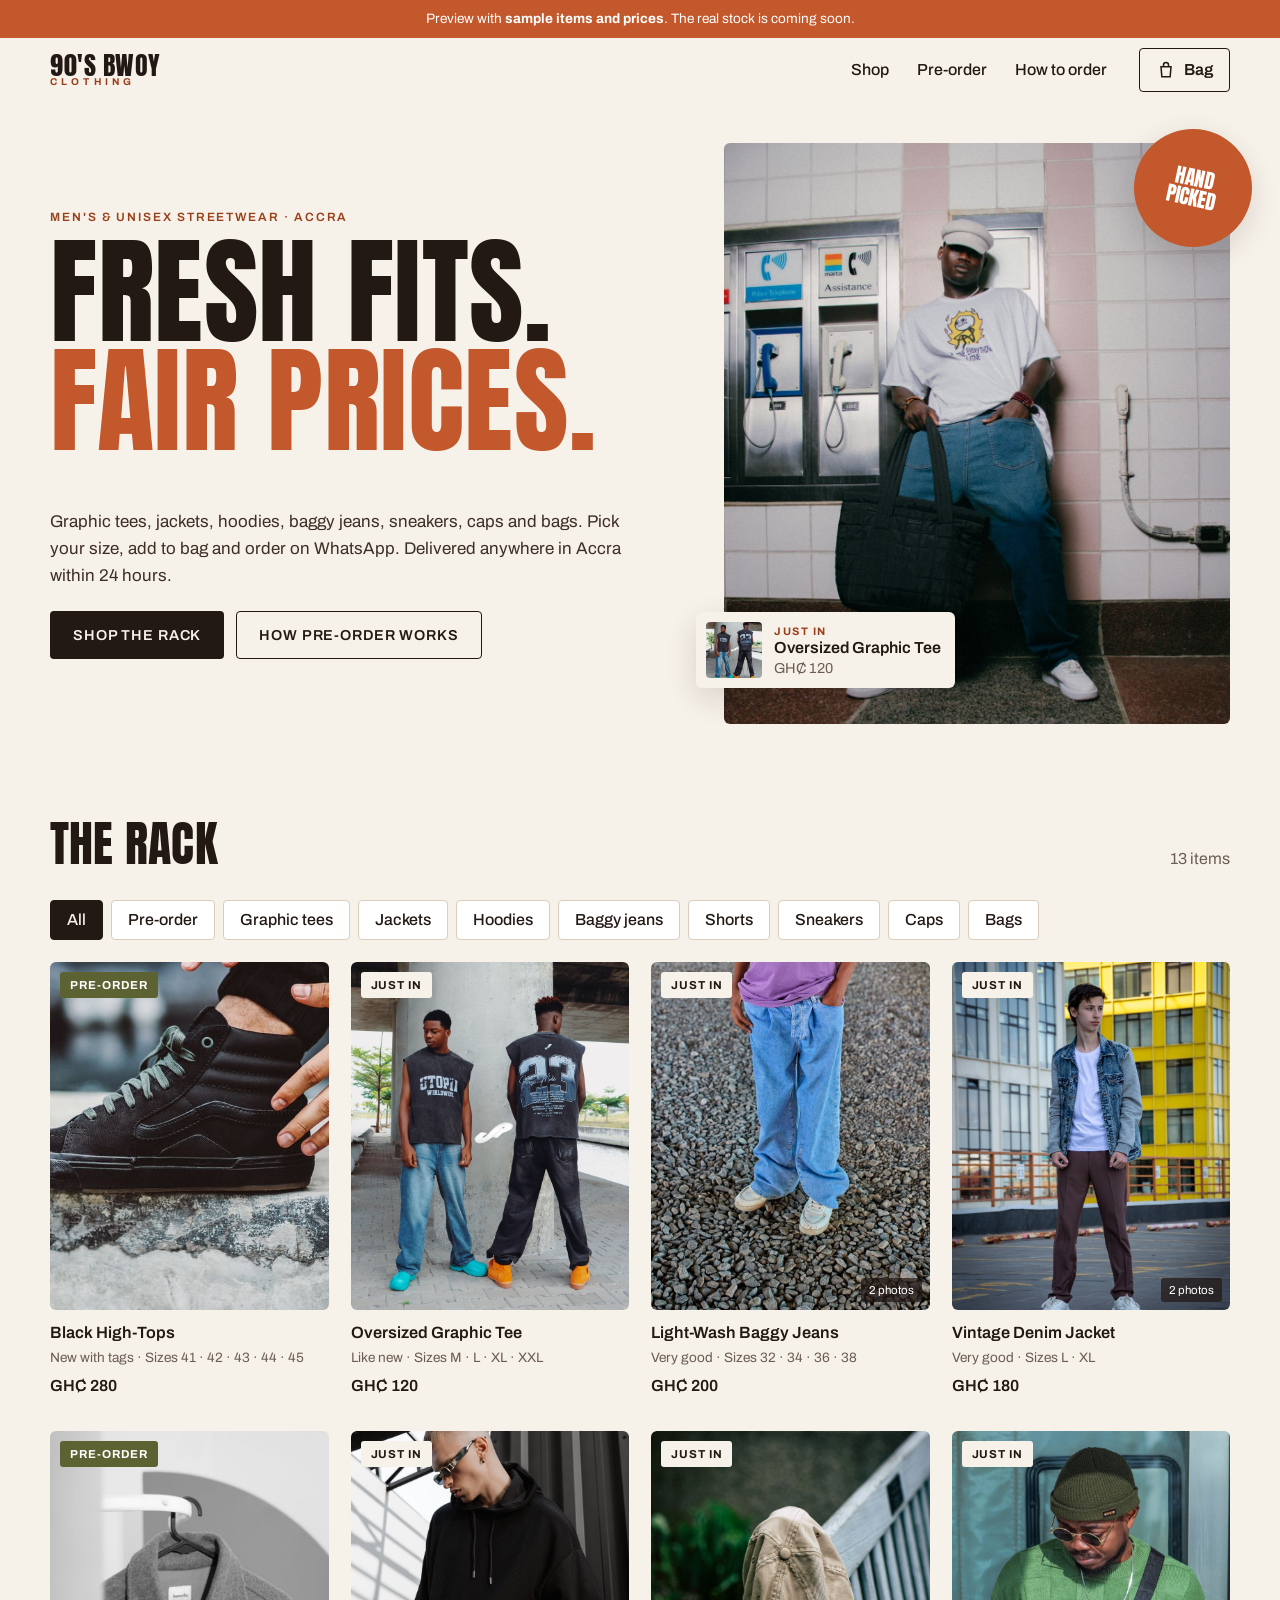
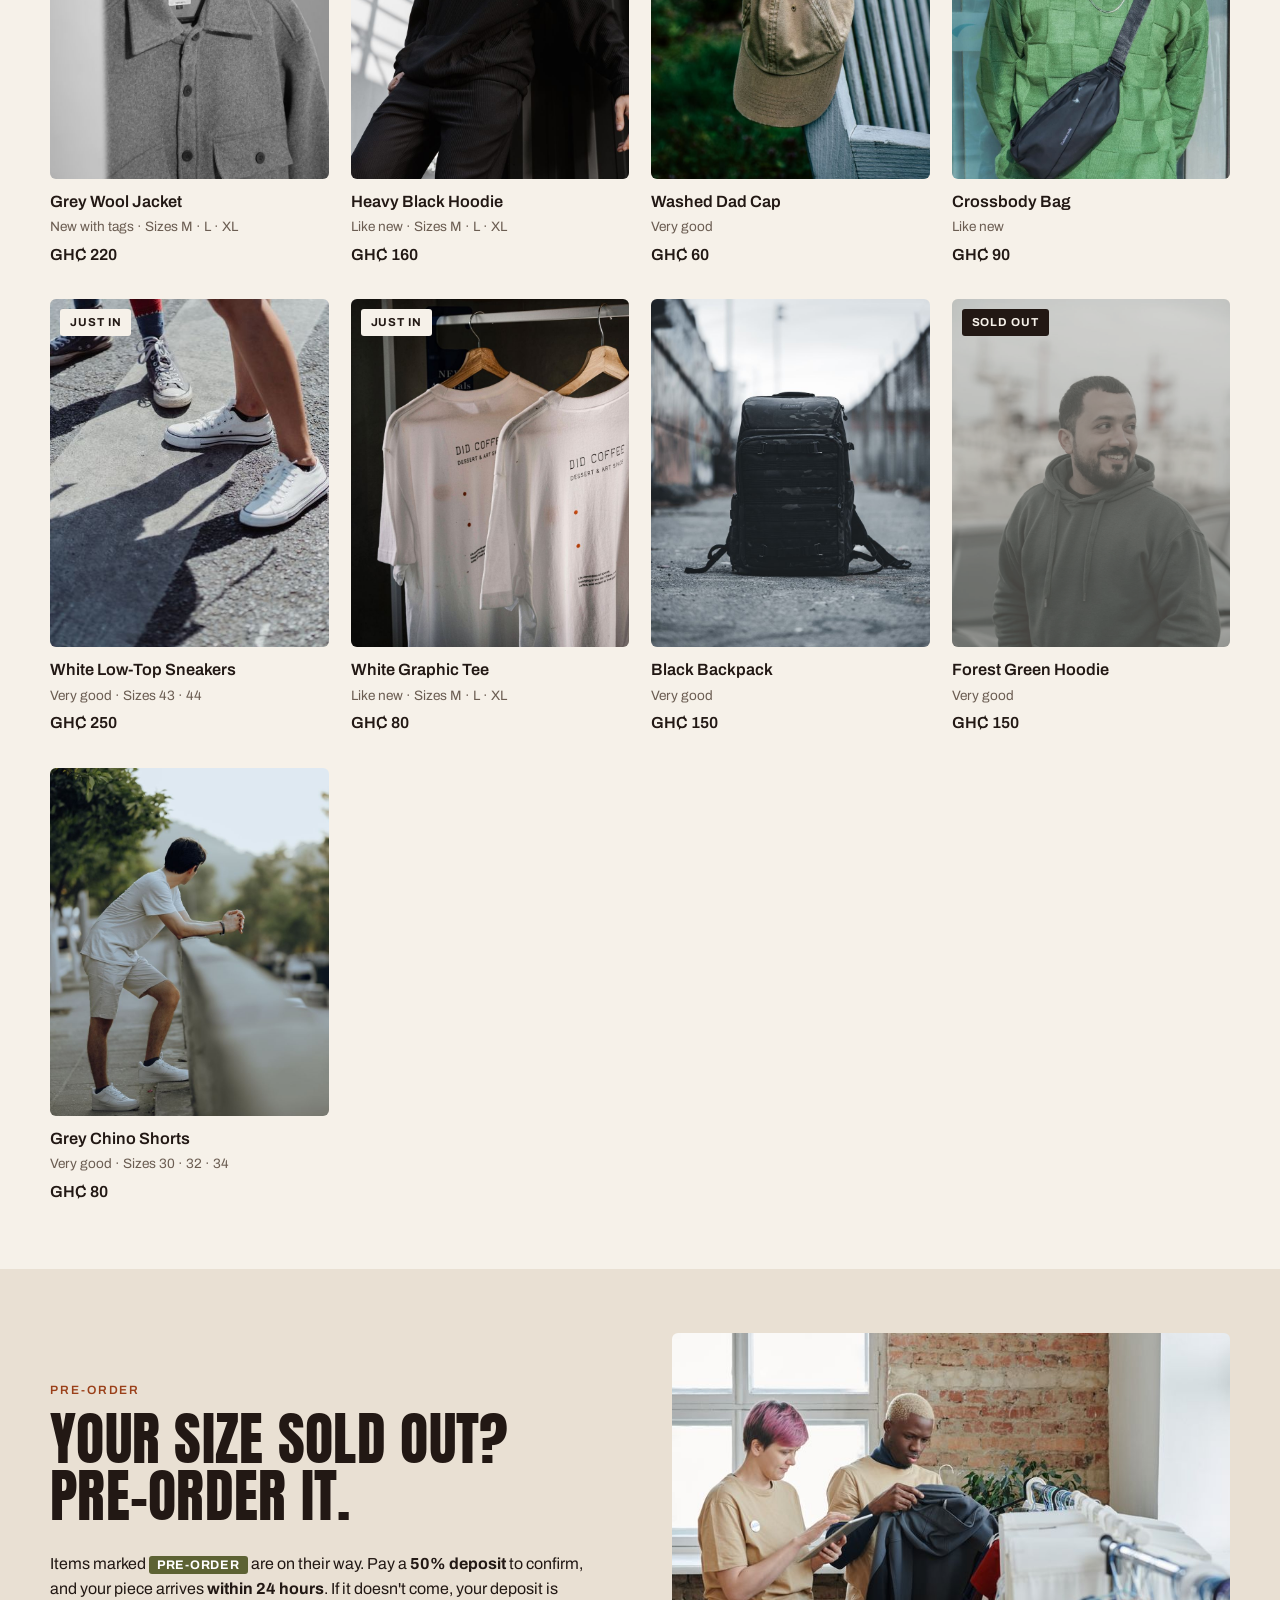
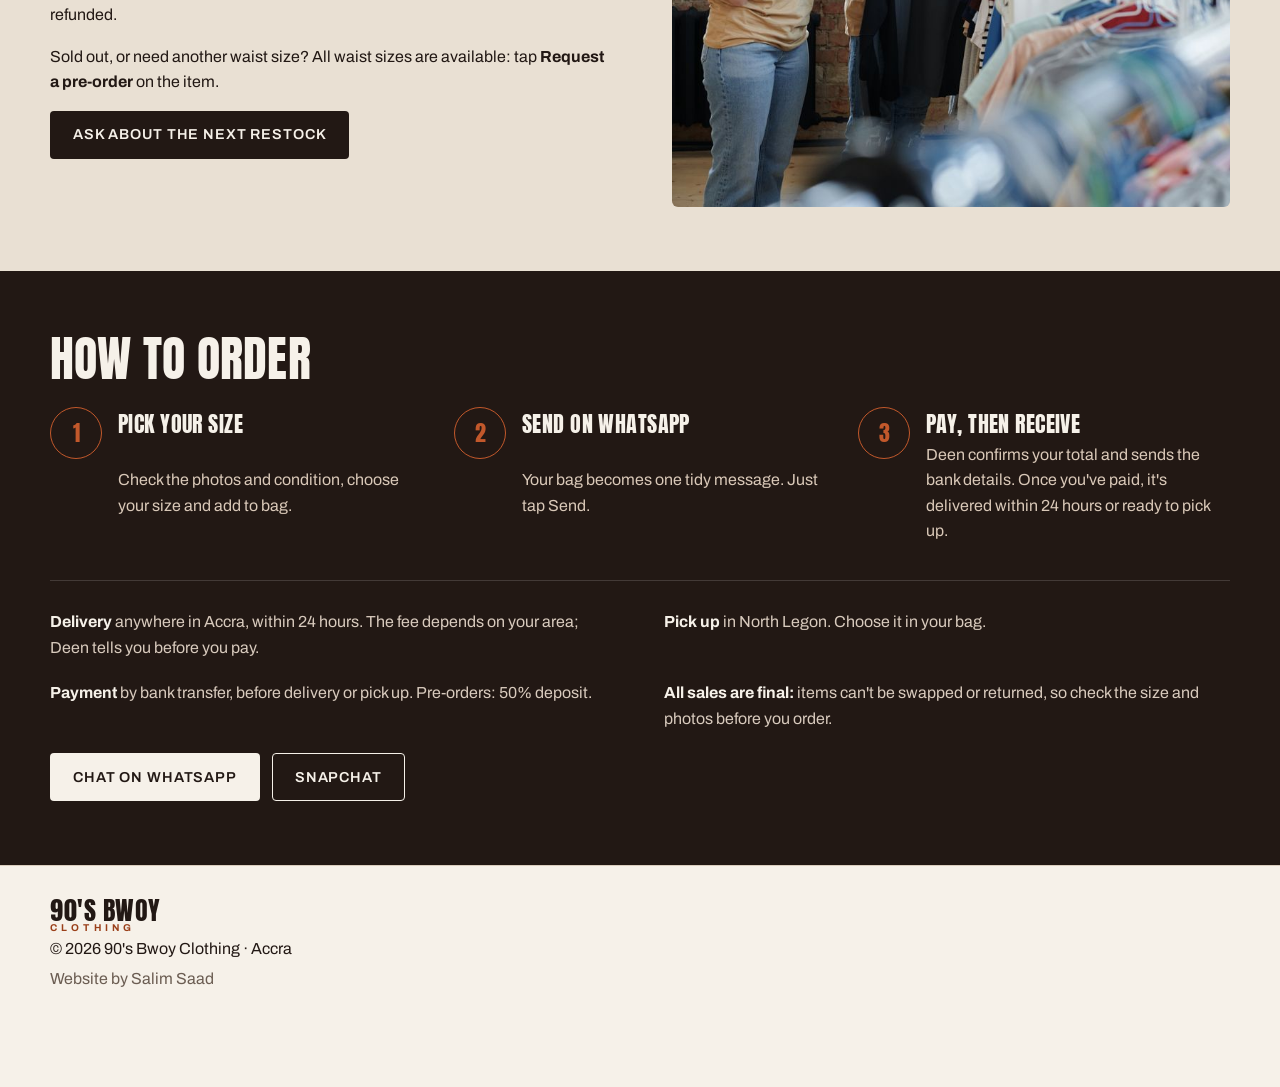
==== commit fca5a4ad: "Payment: bank transfer only for now (MoMo inactive) Co-Authored-By: Claude Opus 5.5 <noreply@anthrop" ====
--- a/index.html
+++ b/index.html
@@ -94,12 +94,12 @@
         <ol class="steps">
           <li><b>Pick your size</b><span>Check the photos and condition, choose your size and add to bag.</span></li>
           <li><b>Send on WhatsApp</b><span>Your bag becomes one tidy message. Just tap Send.</span></li>
-          <li><b>Pay, then receive</b><span>Deen confirms your total and sends MoMo or bank details. Once you've paid, it's delivered within 24 hours or ready to pick up.</span></li>
+          <li><b>Pay, then receive</b><span>Deen confirms your total and sends the bank details. Once you've paid, it's delivered within 24 hours or ready to pick up.</span></li>
         </ol>
         <div class="facts">
           <p><b>Delivery</b> anywhere in Accra, within 24 hours. The fee depends on your area; Deen tells you before you pay.</p>
           <p><b>Pick up</b> in North Legon. Choose it in your bag.</p>
-          <p><b>Payment</b> by MoMo or bank, before delivery or pick up. Pre-orders: 50% deposit.</p>
+          <p><b>Payment</b> by bank transfer, before delivery or pick up. Pre-orders: 50% deposit.</p>
           <p><b>All sales are final:</b> items can't be swapped or returned, so check the size and photos before you order.</p>
         </div>
         <div class="hero-cta">
@@ -168,7 +168,7 @@
       <ul class="bag-list" id="bagList"></ul>
       <form class="checkout" id="checkout" novalidate>
         <div class="sum"><span>Items</span><b id="bagTotal"></b></div>
-        <p class="muted small">Deen confirms the delivery fee on WhatsApp. Pay by MoMo or bank before delivery; pre-orders need a 50% deposit. All sales are final (no swaps or returns).</p>
+        <p class="muted small">Deen confirms the delivery fee on WhatsApp. Pay by bank transfer before delivery; pre-orders need a 50% deposit. All sales are final (no swaps or returns).</p>
         <fieldset class="seg">
           <legend>How do you want it?</legend>
           <label><input type="radio" name="how" value="Delivery" checked> Delivery</label>
